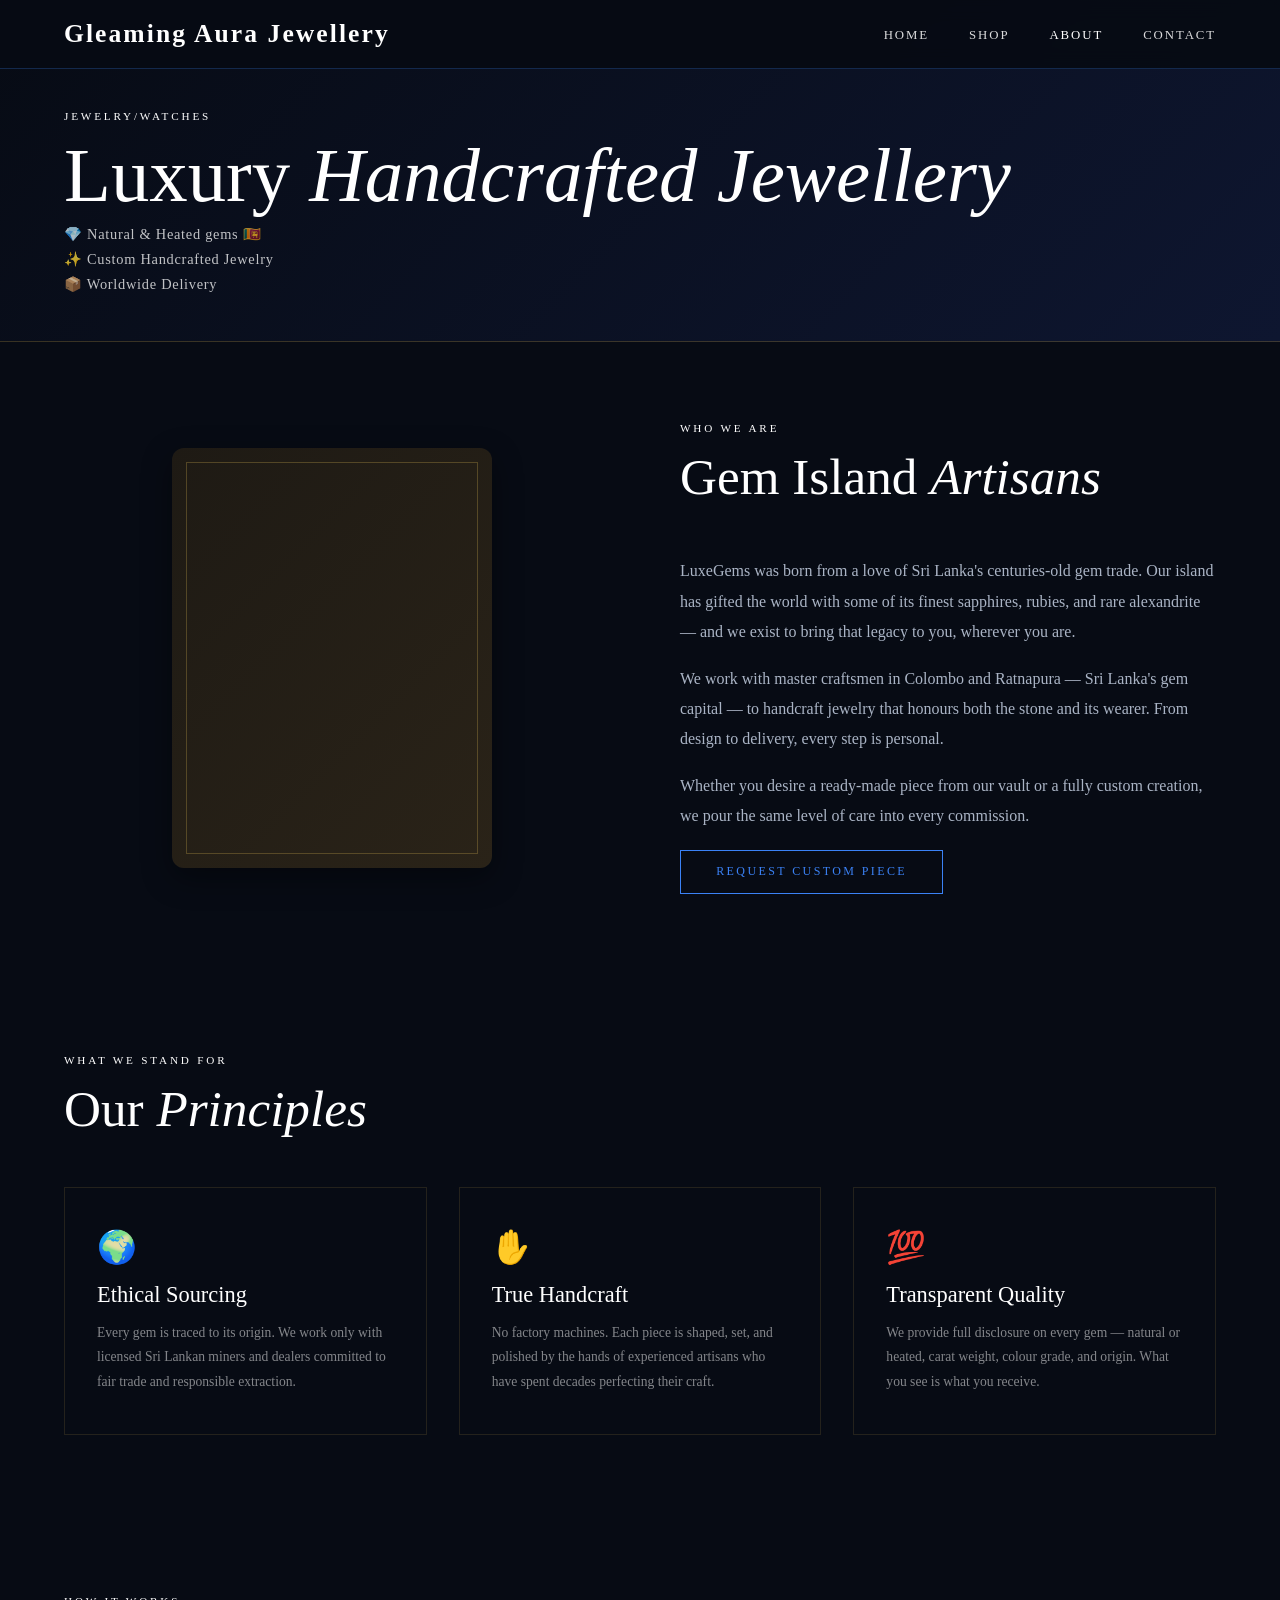
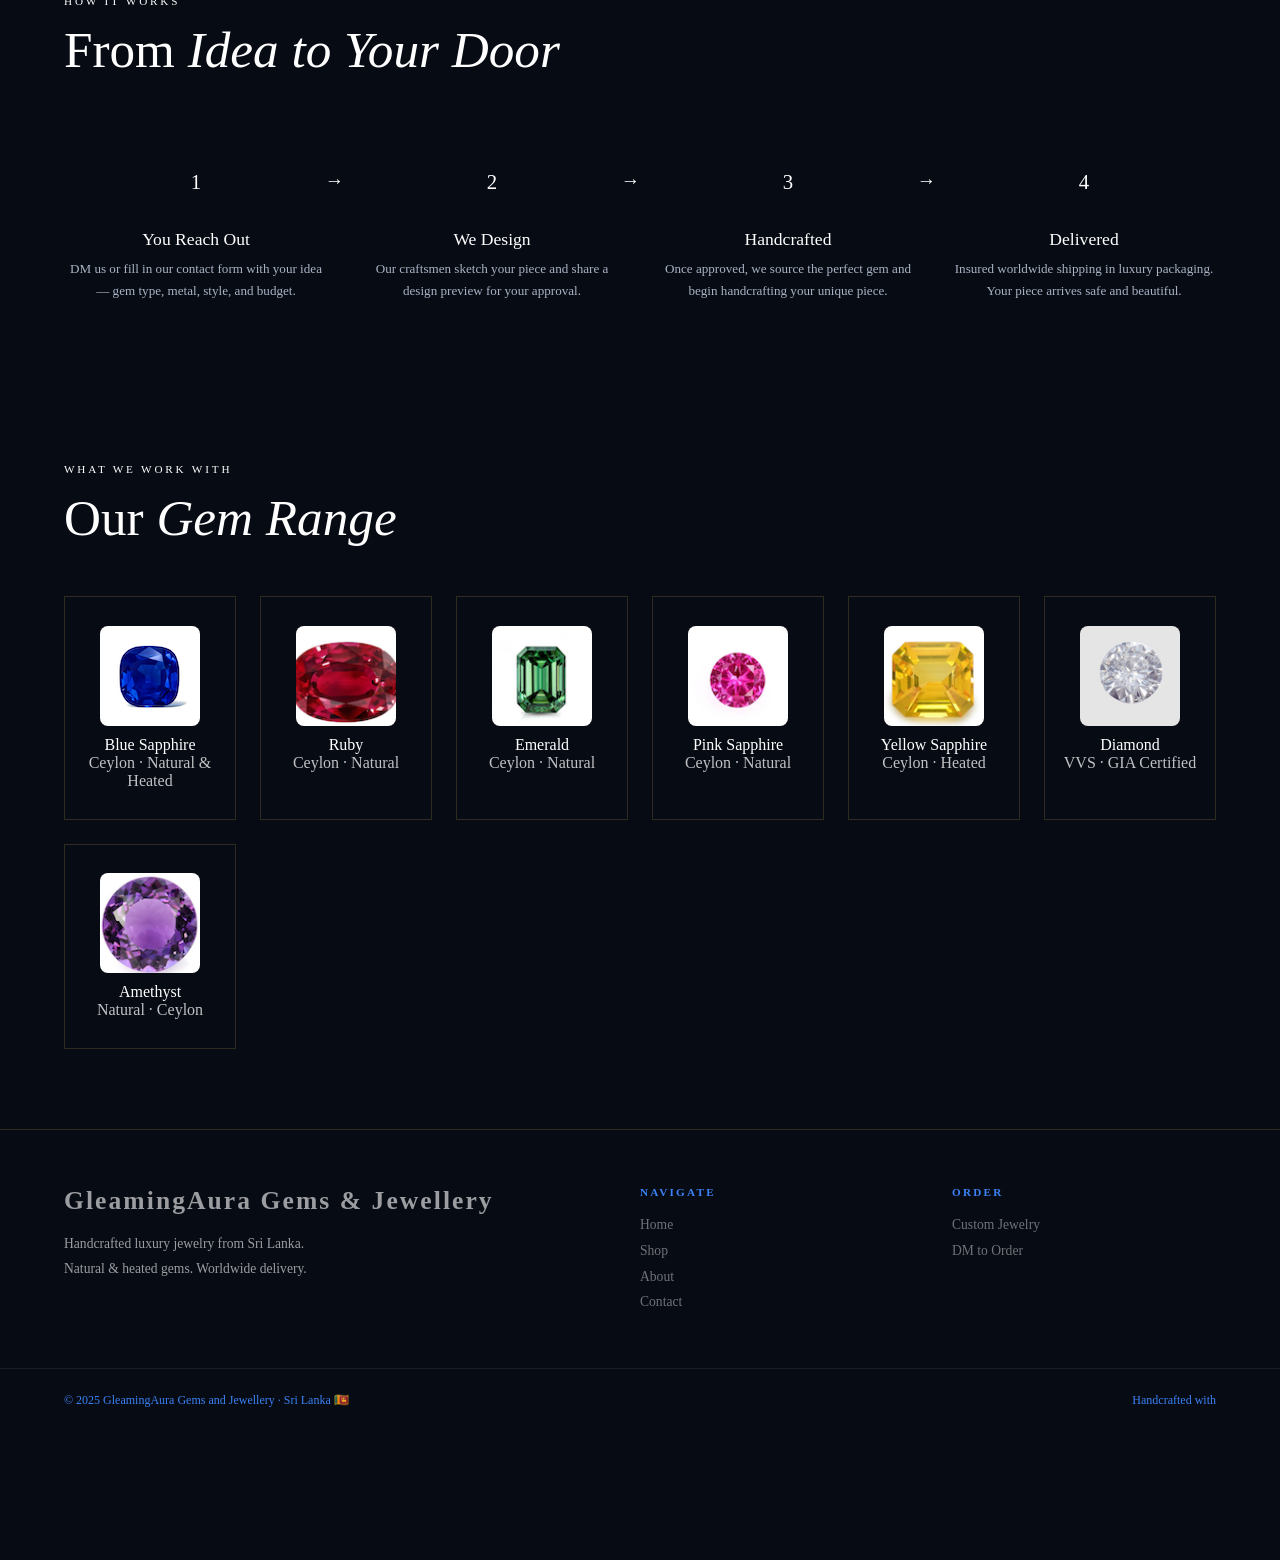
==== about.html @ d1a588e8 "Add files via upload" ====
<!DOCTYPE html>
<html lang="en">
<head>
  <meta charset="UTF-8"/>
  <meta name="viewport" content="width=device-width, initial-scale=1.0"/>
  <title>Gleaming Aura</title>
  <link rel="stylesheet" href="css/style.css"/>
  <style>
    .about-intro {
      display: grid;
      grid-template-columns: 1fr 1fr;
      gap: 5rem;
      align-items: center;
      padding: 5rem 5%;
    }

    .about-visual {
      aspect-ratio: 4/5;
      background: linear-gradient(135deg, #1e1a14, #2a2318);
      display: flex;
      align-items: center;
      justify-content: center;
      font-size: 5rem;
      position: relative;
    }

    .about-visual::after {
      content: '';
      position: absolute;
      inset: 14px;
      border: 1px solid rgba(201,168,76,0.3);
      pointer-events: none;
    }

    .about-text .section-title { margin-bottom: 0.5rem; }

    .about-text p {
      color: var(--muted);
      line-height: 1.9;
      margin-top: 1rem;
    }

    /* Values */
    .values-section {
      background: var(--black);
      padding: 5rem 5%;
    }

    .values-section .section-title { color: var(--white); }

    .values-grid {
      display: grid;
      grid-template-columns: repeat(3, 1fr);
      gap: 2rem;
      margin-top: 3rem;
    }

    .value-card {
      border: 1px solid rgba(201,168,76,0.15);
      padding: 2.5rem 2rem;
    }

    .value-icon {
      font-size: 2rem;
      margin-bottom: 1rem;
    }

    .value-card h3 {
      font-family: var(--font-display);
      font-size: 1.4rem;
      color: var(--white);
      font-weight: 300;
      margin-bottom: 0.8rem;
    }

    .value-card p {
      color: rgba(255,255,255,0.5);
      font-size: 0.85rem;
      line-height: 1.8;
    }

    /* Process */
    .process-section { padding: 5rem 5%; }

    .process-steps {
      display: grid;
      grid-template-columns: repeat(4, 1fr);
      gap: 2rem;
      margin-top: 3rem;
    }

    .step {
      text-align: center;
      position: relative;
    }

    .step::after {
      content: '→';
      position: absolute;
      top: 1rem;
      right: -1rem;
      color: var(--gold);
      font-size: 1.2rem;
    }

    .step:last-child::after { display: none; }

    .step-num {
      width: 56px;
      height: 56px;
      border: 1px solid var(--gold);
      border-radius: 50%;
      display: flex;
      align-items: center;
      justify-content: center;
      font-family: var(--font-display);
      font-size: 1.3rem;
      color: var(--gold);
      margin: 0 auto 1.2rem;
    }

    .step h4 {
      font-family: var(--font-display);
      font-size: 1.1rem;
      font-weight: 400;
      margin-bottom: 0.5rem;
    }

    .step p {
      font-size: 0.82rem;
      color: var(--muted);
      line-height: 1.7;
    }

    /* Gem types */
    .gems-section {
      background: var(--deep);
      padding: 5rem 5%;
    }

    .gems-section .section-title { color: var(--white); }

    .gems-grid {
      display: grid;
      grid-template-columns: repeat(auto-fill, minmax(160px, 1fr));
      gap: 1.5rem;
      margin-top: 3rem;
    }

    .gem-card {
      border: 1px solid rgba(201,168,76,0.2);
      padding: 1.8rem 1rem;
      text-align: center;
      transition: border-color 0.3s;
    }

    .gem-card:hover { border-color: var(--gold); }

    .gem-card .gem-emoji { font-size: 2rem; margin-bottom: 0.8rem; }

    .gem-card h4 {
      color: var(--white);
      font-family: var(--font-display);
      font-size: 1rem;
      font-weight: 300;
    }

   .gem-card img {
  width: 100px;
  height: 100px;
  object-fit: cover;
  border-radius: 8px;
  display: block;
  margin: 0 auto 10px;
}

    @media (max-width: 768px) {
      .about-intro { grid-template-columns: 1fr; gap: 2.5rem; }
      .values-grid { grid-template-columns: 1fr; }
      .process-steps { grid-template-columns: 1fr 1fr; }
      .step::after { display: none; }
    }

    @media (max-width: 480px) {
      .process-steps { grid-template-columns: 1fr; }
    }
  </style>
</head>
<body>

  <nav>
    <a class="nav-logo" href="index.html">Gleaming Aura Jewellery</a>
    <ul class="nav-links" id="navLinks">
      <li><a href="index.html">Home</a></li>
      <li><a href="shop.html">Shop</a></li>
      <li><a href="about.html" class="active">About</a></li>
      <li><a href="contact.html">Contact</a></li>
    </ul>
    <button class="nav-toggle" id="navToggle" aria-label="Menu">
      <span></span><span></span><span></span>
    </button>
  </nav>

  <header class="page-hero">
  <div>
    <div class="section-label">Jewelry/watches</div>

    <h1>Luxury <em>Handcrafted Jewellery</em></h1>

    <p>💎 Natural & Heated gems 🇱🇰</p>
    <p>✨ Custom Handcrafted Jewelry</p>
    <p>📦 Worldwide Delivery</p>

  </div>
</header>

  <!-- INTRO -->
  <section class="about-intro">
    <div class="about-visual">
  <video autoplay muted loop playsinline>
    <source src="videos/GA Ring 01.mp4" type="video/mp4">
    Your browser does not support the video tag.
  </video>
</div>
    <div class="about-text">
      <div class="section-label">Who We Are</div>
      <h2 class="section-title">Gem Island <em>Artisans</em></h2>
      <div class="divider"></div>
      <p>LuxeGems was born from a love of Sri Lanka's centuries-old gem trade. Our island has gifted the world with some of its finest sapphires, rubies, and rare alexandrite — and we exist to bring that legacy to you, wherever you are.</p>
      <p>We work with master craftsmen in Colombo and Ratnapura — Sri Lanka's gem capital — to handcraft jewelry that honours both the stone and its wearer. From design to delivery, every step is personal.</p>
      <p>Whether you desire a ready-made piece from our vault or a fully custom creation, we pour the same level of care into every commission.</p>
      <br>
      <a href="contact.html" class="btn">Request Custom Piece</a>
    </div>
  </section>

  <!-- VALUES -->
  <section class="values-section">
    <div class="section-label" style="color:var(--gold)">What We Stand For</div>
    <h2 class="section-title">Our <em style="color:var(--gold)">Principles</em></h2>

    <div class="values-grid">
      <div class="value-card">
        <div class="value-icon">🌍</div>
        <h3>Ethical Sourcing</h3>
        <p>Every gem is traced to its origin. We work only with licensed Sri Lankan miners and dealers committed to fair trade and responsible extraction.</p>
      </div>
      <div class="value-card">
        <div class="value-icon">✋</div>
        <h3>True Handcraft</h3>
        <p>No factory machines. Each piece is shaped, set, and polished by the hands of experienced artisans who have spent decades perfecting their craft.</p>
      </div>
      <div class="value-card">
        <div class="value-icon">💯</div>
        <h3>Transparent Quality</h3>
        <p>We provide full disclosure on every gem — natural or heated, carat weight, colour grade, and origin. What you see is what you receive.</p>
      </div>
    </div>
  </section>

  <!-- PROCESS -->
  <section class="process-section">
    <div class="section-label">How It Works</div>
    <h2 class="section-title">From <em>Idea to Your Door</em></h2>
    <div class="divider"></div>

    <div class="process-steps">
      <div class="step">
        <div class="step-num">1</div>
        <h4>You Reach Out</h4>
        <p>DM us or fill in our contact form with your idea — gem type, metal, style, and budget.</p>
      </div>
      <div class="step">
        <div class="step-num">2</div>
        <h4>We Design</h4>
        <p>Our craftsmen sketch your piece and share a design preview for your approval.</p>
      </div>
      <div class="step">
        <div class="step-num">3</div>
        <h4>Handcrafted</h4>
        <p>Once approved, we source the perfect gem and begin handcrafting your unique piece.</p>
      </div>
      <div class="step">
        <div class="step-num">4</div>
        <h4>Delivered</h4>
        <p>Insured worldwide shipping in luxury packaging. Your piece arrives safe and beautiful.</p>
      </div>
    </div>
  </section>

  <!-- GEMS -->
  <section class="gems-section">
  <div class="section-label" style="color:var(--gold)">What We Work With</div>
  <h2 class="section-title">Our <em style="color:var(--gold)">Gem Range</em></h2>

  <div class="gems-grid">

    <div class="gem-card">
      <img src="images/BlueS.png" alt="Blue Sapphire">
      <h4>Blue Sapphire</h4>
      <p>Ceylon · Natural & Heated</p>
    </div>

    <div class="gem-card">
      <img src="images/Ruby.png" alt="Ruby">
      <h4>Ruby</h4>
      <p>Ceylon · Natural</p>
    </div>

    <div class="gem-card">
      <img src="images/Emerald.png" alt="Emerald">
      <h4>Emerald</h4>
      <p>Ceylon · Natural</p>
    </div>

    <div class="gem-card">
      <img src="images/PinkS.png" alt="Pink Sapphire">
      <h4>Pink Sapphire</h4>
      <p>Ceylon · Natural</p>
    </div>

    <div class="gem-card">
      <img src="images/YellowS.png" alt="Yellow Sapphire">
      <h4>Yellow Sapphire</h4>
      <p>Ceylon · Heated</p>
    </div>

    <div class="gem-card">
      <img src="images/Diamond.png" alt="Diamond">
      <h4>Diamond</h4>
      <p>VVS · GIA Certified</p>
    </div>

    <div class="gem-card">
      <img src="images/Amethyst.png" alt="Amethyst">
      <h4>Amethyst</h4>
      <p>Natural · Ceylon</p>
    </div>

  </div>
</section>

  <footer>
    <div class="footer-grid">
      <div class="footer-brand">
        <a class="nav-logo" href="index.html">GleamingAura Gems & Jewellery</a>
        <p>Handcrafted luxury jewelry from Sri Lanka. Natural &amp; heated gems. Worldwide delivery.</p>
      </div>
      <div class="footer-col">
        <h4>Navigate</h4>
        <a href="index.html">Home</a>
        <a href="shop.html">Shop</a>
        <a href="about.html">About</a>
        <a href="contact.html">Contact</a>
      </div>
      <div class="footer-col">
        <h4>Order</h4>
        <a href="contact.html">Custom Jewelry</a>
        <a href="contact.html">DM to Order</a>
      </div>
    </div>
    <div class="footer-bottom">
      <span>© 2025 GleamingAura Gems and Jewellery · Sri Lanka 🇱🇰</span>
      <span>Handcrafted with </span>
    </div>
  </footer>

  <script src="js/main.js"></script>
</body>
<link rel="stylesheet" href="css/style.css">
<script src="js/main.js"></script>
</html>
---- css/style.css ----
/* ===== LUXE GEMS — Global Styles ===== */

@import url('https://fonts.googleapis.com/css2?family=Cormorant+Garamond:ital,wght@0,300;0,400;0,600;1,300;1,400&family=Jost:wght@300;400;500&display=swap');

:root {
  --primary: #070B14;      /* deep black-blue */
  --secondary: #0E1630;    /* dark navy */
  --accent: #3B82F6;       /* blue highlight */
  --accent-soft: #93C5FD;  /* light blue */
  --white: #FFFFFF;
  --muted: #AAB4C5;
}

*, *::before, *::after { box-sizing: border-box; margin: 0; padding: 0; }

html { scroll-behavior: smooth; }

body {
  background: var(--primary);
  color: var(--white);
}

img { max-width: 100%; display: block; }
a  { text-decoration: none; color: inherit; }
ul { list-style: none; }

/* ===== NAVBAR ===== */
nav {
  position: fixed;
  top: 0; left: 0; right: 0;
  z-index: 999;
  display: flex;
  align-items: center;
  justify-content: space-between;
  padding: 1.2rem 5%;
  background: rgba(7, 11, 20, 0.95);
border-bottom: 1px solid rgba(59, 130, 246, 0.25);
  backdrop-filter: blur(10px);
  
}

.nav-logo {
  font-family: var(--font-display);
  font-size: 1.6rem;
  font-weight: 600;
  color: var(--gold);
  letter-spacing: 0.08em;
}

.nav-links {
  display: flex;
  gap: 2.5rem;
}

.nav-links a {
  color: var(--white);
  font-size: 0.8rem;
  letter-spacing: 0.15em;
  text-transform: uppercase;
  opacity: 0.85;
  transition: opacity 0.2s, color 0.2s;
}

.nav-links a:hover,
.nav-links a.active {
  opacity: 1;
  color: var(--gold);
}

.nav-toggle {
  display: none;
  flex-direction: column;
  gap: 5px;
  cursor: pointer;
  background: none;
  border: none;
  padding: 4px;
}

.nav-toggle span {
  display: block;
  width: 24px;
  height: 1.5px;
  background: var(--gold);
  transition: transform 0.3s;
}

/* ===== PAGE HERO ===== */
.page-hero {
  min-height: 38vh;
  display: flex;
  align-items: flex-end;
  padding: 6rem 5% 3rem;
  background: linear-gradient(135deg, var(--primary), var(--secondary));
  border-bottom: 1px solid rgba(201,168,76,0.25);
}

.page-hero h1 {
  font-family: var(--font-display);
  font-size: clamp(2.5rem, 6vw, 5rem);
  font-weight: 300;
  color: var(--white);
  line-height: 1.1;
}

.page-hero h1 em {
  font-style: italic;
  color: var(--gold);
}

/* ===== SECTION WRAPPER ===== */
.section {
  padding: 5rem 5%;
}

.section-label {
  font-size: 0.7rem;
  letter-spacing: 0.25em;
  text-transform: uppercase;
  color: var(--gold);
  margin-bottom: 0.75rem;
}

.section-title {
  font-family: var(--font-display);
  font-size: clamp(2rem, 4vw, 3.2rem);
  font-weight: 300;
  line-height: 1.2;
  color: var(--white);
}

.section-title em {
  font-style: italic;
  color: var(--gold);
}

/* ===== BUTTONS ===== */
.btn {
  display: inline-block;
  padding: 0.85rem 2.2rem;
  font-family: var(--font-body);
  font-size: 0.75rem;
  letter-spacing: 0.2em;
  text-transform: uppercase;
  border: 1px solid var(--accent);
color: var(--accent);
  background: transparent;
  cursor: pointer;
  transition: background 0.25s, color 0.25s;
}

.btn:hover {
  background: var(--gold);
  color: var(--black);
}

.btn-dark {
  background: var(--gold);
  color: var(--black);
}

.btn-dark:hover {
  background: transparent;
  color: var(--gold);
}

/* ===== GOLD DIVIDER ===== */
.divider {
  width: 60px;
  height: 1px;
  background: var(--gold);
  margin: 1.5rem 0;
}

/* ===== FOOTER ===== */
footer {
  background: var(--deep);
  color: rgba(255,255,255,0.6);
  padding: 3.5rem 5% 2rem;
  border-top: 1px solid rgba(201,168,76,0.2);
}

.footer-grid {
  display: grid;
  grid-template-columns: 2fr 1fr 1fr;
  gap: 3rem;
  margin-bottom: 3rem;
}

.footer-brand .nav-logo {
  display: block;
  margin-bottom: 1rem;
}

.footer-brand p {
  font-size: 0.85rem;
  line-height: 1.8;
  max-width: 260px;
}

.footer-col h4 {
  font-family: var(--font-body);
  font-size: 0.7rem;
  letter-spacing: 0.2em;
  text-transform: uppercase;
 color: var(--accent);
  margin-bottom: 1.2rem;
}

.footer-col a {
  display: block;
  font-size: 0.85rem;
  margin-bottom: 0.6rem;
  opacity: 0.7;
  transition: opacity 0.2s, color 0.2s;
}

.footer-col a:hover { opacity: 1; color: var(--gold); }

.footer-bottom {
  border-top: 1px solid rgba(255,255,255,0.08);
  padding-top: 1.5rem;
  font-size: 0.75rem;
  display: flex;
  justify-content: space-between;
  align-items: center;
  flex-wrap: wrap;
  gap: 0.5rem;
}

.footer-bottom span { color: var(--accent); }

/* ===== MOBILE ===== */
@media (max-width: 768px) {
  .nav-links {
    display: none;
    flex-direction: column;
    gap: 1.5rem;
    position: absolute;
    top: 100%;
    left: 0; right: 0;
    background: var(--black);
    padding: 2rem 5%;
    border-top: 1px solid rgba(201,168,76,0.2);
  }

  .nav-links.open { display: flex; }
  .nav-toggle { display: flex; }

  .footer-grid { grid-template-columns: 1fr; gap: 2rem; }
}
.page-hero p {
  color: rgba(255, 255, 255, 0.75);
  font-size: 0.9rem;
  margin-top: 0.5rem;
  letter-spacing: 0.05em;
}
.gem-card img {
  width: 100px;
  height: 100px;
  object-fit: cover;
  border-radius: 8px;
  display: block;
  margin: 0 auto 10px;
}
.gem-card h4 {
  color: #ffffff;
}

.gem-card p {
  color: rgba(255, 255, 255, 0.75);
}
.shop-cta-strip,
footer {
  width: 100%;
  margin: 0;
  padding-left: 0;
  padding-right: 0;
}
.shop-cta-strip > *,
footer > * {
  padding-left: 5%;
  padding-right: 5%;
}
.bottom-bar {
  position: fixed;
  bottom: 0;
  left: 0;
  width: 100%;
  display: flex;
  justify-content: space-between;
  align-items: center;
  background: var(--deep);
  padding: 1.5rem 5%;
  z-index: 999;
  gap: 2rem;
}

/* left side */
.cta-box {
  display: flex;
  flex-direction: column;
  gap: 0.3rem;
}

.cta-box h2 {
  font-size: 1rem;
  color: white;
  margin: 0;
}

.cta-box p {
  font-size: 0.8rem;
  color: rgba(255,255,255,0.6);
  margin: 0;
}

/* right side */
.footer-box {
  text-align: right;
  color: rgba(255,255,255,0.6);
  font-size: 0.8rem;
}

/* prevent overlap with page content */
body {
  padding-bottom: 120px;
}
.insta-qr {
  position: fixed;
  bottom: 20px;
  right: 20px;
  z-index: 999;
}

.insta-qr img {
  width: 100px;
  height: 100px;
  border-radius: 10px;
  background: white;
  padding: 5px;
  box-shadow: 0 0 15px rgba(59,130,246,0.4);
  transition: transform 0.3s;
}

.insta-qr img:hover {
  transform: scale(1.1);
}

.about-visual {
  width: 320px;          /* 👈 change size here */
  height: 420px;        /* 👈 change size here */
  border-radius: 12px;
  overflow: hidden;
  box-shadow: 0 10px 30px rgba(0,0,0,0.4);
  margin: auto;         /* center it */
}

.about-visual video {
  width: 100%;
  height: 100%;
  object-fit: cover;
}


/* ===== FLOATING CONTACT BAR ===== */
.contact-bar {
  position: fixed;
  bottom: 20px;
  right: 20px;
  z-index: 9999;

  display: flex;
  flex-direction: column;
  gap: 10px;

  background: rgba(0,0,0,0.75);
  padding: 12px;
  border-radius: 14px;
  backdrop-filter: blur(10px);
}

/* WhatsApp button */
.cbar-whatsapp {
  display: flex;
  align-items: center;
  gap: 8px;
  color: white;
  background: #25D366;
  padding: 10px 12px;
  border-radius: 10px;
  font-size: 13px;
}

/* Divider */
.cbar-divider {
  height: 1px;
  background: rgba(255,255,255,0.2);
  margin: 5px 0;
}

/* Social icons row */
.cbar-socials {
  display: flex;
  gap: 10px;
  justify-content: center;
}

.cbar-icon,
.cbar-email {
  color: white;
  opacity: 0.8;
  transition: 0.2s;
}

.cbar-icon:hover,
.cbar-email:hover {
  opacity: 1;
  transform: scale(1.1);
}

/* ===== SHOP CARD TEXT BLACK OVERRIDE ===== */
.card-body .card-gem,
.card-body .card-name,
.card-body .card-desc,
.card-body .card-price {
  color: #000000 !important;
  font-weight: 600;
}

.card-body .card-name {
  font-weight: 700;
}

.card-body .card-desc {
  font-weight: 400;
}

.card-body .card-price {
  font-weight: 700;
}
---- css/style.css ----
/* ===== LUXE GEMS — Global Styles ===== */

@import url('https://fonts.googleapis.com/css2?family=Cormorant+Garamond:ital,wght@0,300;0,400;0,600;1,300;1,400&family=Jost:wght@300;400;500&display=swap');

:root {
  --primary: #070B14;      /* deep black-blue */
  --secondary: #0E1630;    /* dark navy */
  --accent: #3B82F6;       /* blue highlight */
  --accent-soft: #93C5FD;  /* light blue */
  --white: #FFFFFF;
  --muted: #AAB4C5;
}

*, *::before, *::after { box-sizing: border-box; margin: 0; padding: 0; }

html { scroll-behavior: smooth; }

body {
  background: var(--primary);
  color: var(--white);
}

img { max-width: 100%; display: block; }
a  { text-decoration: none; color: inherit; }
ul { list-style: none; }

/* ===== NAVBAR ===== */
nav {
  position: fixed;
  top: 0; left: 0; right: 0;
  z-index: 999;
  display: flex;
  align-items: center;
  justify-content: space-between;
  padding: 1.2rem 5%;
  background: rgba(7, 11, 20, 0.95);
border-bottom: 1px solid rgba(59, 130, 246, 0.25);
  backdrop-filter: blur(10px);
  
}

.nav-logo {
  font-family: var(--font-display);
  font-size: 1.6rem;
  font-weight: 600;
  color: var(--gold);
  letter-spacing: 0.08em;
}

.nav-links {
  display: flex;
  gap: 2.5rem;
}

.nav-links a {
  color: var(--white);
  font-size: 0.8rem;
  letter-spacing: 0.15em;
  text-transform: uppercase;
  opacity: 0.85;
  transition: opacity 0.2s, color 0.2s;
}

.nav-links a:hover,
.nav-links a.active {
  opacity: 1;
  color: var(--gold);
}

.nav-toggle {
  display: none;
  flex-direction: column;
  gap: 5px;
  cursor: pointer;
  background: none;
  border: none;
  padding: 4px;
}

.nav-toggle span {
  display: block;
  width: 24px;
  height: 1.5px;
  background: var(--gold);
  transition: transform 0.3s;
}

/* ===== PAGE HERO ===== */
.page-hero {
  min-height: 38vh;
  display: flex;
  align-items: flex-end;
  padding: 6rem 5% 3rem;
  background: linear-gradient(135deg, var(--primary), var(--secondary));
  border-bottom: 1px solid rgba(201,168,76,0.25);
}

.page-hero h1 {
  font-family: var(--font-display);
  font-size: clamp(2.5rem, 6vw, 5rem);
  font-weight: 300;
  color: var(--white);
  line-height: 1.1;
}

.page-hero h1 em {
  font-style: italic;
  color: var(--gold);
}

/* ===== SECTION WRAPPER ===== */
.section {
  padding: 5rem 5%;
}

.section-label {
  font-size: 0.7rem;
  letter-spacing: 0.25em;
  text-transform: uppercase;
  color: var(--gold);
  margin-bottom: 0.75rem;
}

.section-title {
  font-family: var(--font-display);
  font-size: clamp(2rem, 4vw, 3.2rem);
  font-weight: 300;
  line-height: 1.2;
  color: var(--white);
}

.section-title em {
  font-style: italic;
  color: var(--gold);
}

/* ===== BUTTONS ===== */
.btn {
  display: inline-block;
  padding: 0.85rem 2.2rem;
  font-family: var(--font-body);
  font-size: 0.75rem;
  letter-spacing: 0.2em;
  text-transform: uppercase;
  border: 1px solid var(--accent);
color: var(--accent);
  background: transparent;
  cursor: pointer;
  transition: background 0.25s, color 0.25s;
}

.btn:hover {
  background: var(--gold);
  color: var(--black);
}

.btn-dark {
  background: var(--gold);
  color: var(--black);
}

.btn-dark:hover {
  background: transparent;
  color: var(--gold);
}

/* ===== GOLD DIVIDER ===== */
.divider {
  width: 60px;
  height: 1px;
  background: var(--gold);
  margin: 1.5rem 0;
}

/* ===== FOOTER ===== */
footer {
  background: var(--deep);
  color: rgba(255,255,255,0.6);
  padding: 3.5rem 5% 2rem;
  border-top: 1px solid rgba(201,168,76,0.2);
}

.footer-grid {
  display: grid;
  grid-template-columns: 2fr 1fr 1fr;
  gap: 3rem;
  margin-bottom: 3rem;
}

.footer-brand .nav-logo {
  display: block;
  margin-bottom: 1rem;
}

.footer-brand p {
  font-size: 0.85rem;
  line-height: 1.8;
  max-width: 260px;
}

.footer-col h4 {
  font-family: var(--font-body);
  font-size: 0.7rem;
  letter-spacing: 0.2em;
  text-transform: uppercase;
 color: var(--accent);
  margin-bottom: 1.2rem;
}

.footer-col a {
  display: block;
  font-size: 0.85rem;
  margin-bottom: 0.6rem;
  opacity: 0.7;
  transition: opacity 0.2s, color 0.2s;
}

.footer-col a:hover { opacity: 1; color: var(--gold); }

.footer-bottom {
  border-top: 1px solid rgba(255,255,255,0.08);
  padding-top: 1.5rem;
  font-size: 0.75rem;
  display: flex;
  justify-content: space-between;
  align-items: center;
  flex-wrap: wrap;
  gap: 0.5rem;
}

.footer-bottom span { color: var(--accent); }

/* ===== MOBILE ===== */
@media (max-width: 768px) {
  .nav-links {
    display: none;
    flex-direction: column;
    gap: 1.5rem;
    position: absolute;
    top: 100%;
    left: 0; right: 0;
    background: var(--black);
    padding: 2rem 5%;
    border-top: 1px solid rgba(201,168,76,0.2);
  }

  .nav-links.open { display: flex; }
  .nav-toggle { display: flex; }

  .footer-grid { grid-template-columns: 1fr; gap: 2rem; }
}
.page-hero p {
  color: rgba(255, 255, 255, 0.75);
  font-size: 0.9rem;
  margin-top: 0.5rem;
  letter-spacing: 0.05em;
}
.gem-card img {
  width: 100px;
  height: 100px;
  object-fit: cover;
  border-radius: 8px;
  display: block;
  margin: 0 auto 10px;
}
.gem-card h4 {
  color: #ffffff;
}

.gem-card p {
  color: rgba(255, 255, 255, 0.75);
}
.shop-cta-strip,
footer {
  width: 100%;
  margin: 0;
  padding-left: 0;
  padding-right: 0;
}
.shop-cta-strip > *,
footer > * {
  padding-left: 5%;
  padding-right: 5%;
}
.bottom-bar {
  position: fixed;
  bottom: 0;
  left: 0;
  width: 100%;
  display: flex;
  justify-content: space-between;
  align-items: center;
  background: var(--deep);
  padding: 1.5rem 5%;
  z-index: 999;
  gap: 2rem;
}

/* left side */
.cta-box {
  display: flex;
  flex-direction: column;
  gap: 0.3rem;
}

.cta-box h2 {
  font-size: 1rem;
  color: white;
  margin: 0;
}

.cta-box p {
  font-size: 0.8rem;
  color: rgba(255,255,255,0.6);
  margin: 0;
}

/* right side */
.footer-box {
  text-align: right;
  color: rgba(255,255,255,0.6);
  font-size: 0.8rem;
}

/* prevent overlap with page content */
body {
  padding-bottom: 120px;
}
.insta-qr {
  position: fixed;
  bottom: 20px;
  right: 20px;
  z-index: 999;
}

.insta-qr img {
  width: 100px;
  height: 100px;
  border-radius: 10px;
  background: white;
  padding: 5px;
  box-shadow: 0 0 15px rgba(59,130,246,0.4);
  transition: transform 0.3s;
}

.insta-qr img:hover {
  transform: scale(1.1);
}

.about-visual {
  width: 320px;          /* 👈 change size here */
  height: 420px;        /* 👈 change size here */
  border-radius: 12px;
  overflow: hidden;
  box-shadow: 0 10px 30px rgba(0,0,0,0.4);
  margin: auto;         /* center it */
}

.about-visual video {
  width: 100%;
  height: 100%;
  object-fit: cover;
}


/* ===== FLOATING CONTACT BAR ===== */
.contact-bar {
  position: fixed;
  bottom: 20px;
  right: 20px;
  z-index: 9999;

  display: flex;
  flex-direction: column;
  gap: 10px;

  background: rgba(0,0,0,0.75);
  padding: 12px;
  border-radius: 14px;
  backdrop-filter: blur(10px);
}

/* WhatsApp button */
.cbar-whatsapp {
  display: flex;
  align-items: center;
  gap: 8px;
  color: white;
  background: #25D366;
  padding: 10px 12px;
  border-radius: 10px;
  font-size: 13px;
}

/* Divider */
.cbar-divider {
  height: 1px;
  background: rgba(255,255,255,0.2);
  margin: 5px 0;
}

/* Social icons row */
.cbar-socials {
  display: flex;
  gap: 10px;
  justify-content: center;
}

.cbar-icon,
.cbar-email {
  color: white;
  opacity: 0.8;
  transition: 0.2s;
}

.cbar-icon:hover,
.cbar-email:hover {
  opacity: 1;
  transform: scale(1.1);
}

/* ===== SHOP CARD TEXT BLACK OVERRIDE ===== */
.card-body .card-gem,
.card-body .card-name,
.card-body .card-desc,
.card-body .card-price {
  color: #000000 !important;
  font-weight: 600;
}

.card-body .card-name {
  font-weight: 700;
}

.card-body .card-desc {
  font-weight: 400;
}

.card-body .card-price {
  font-weight: 700;
}
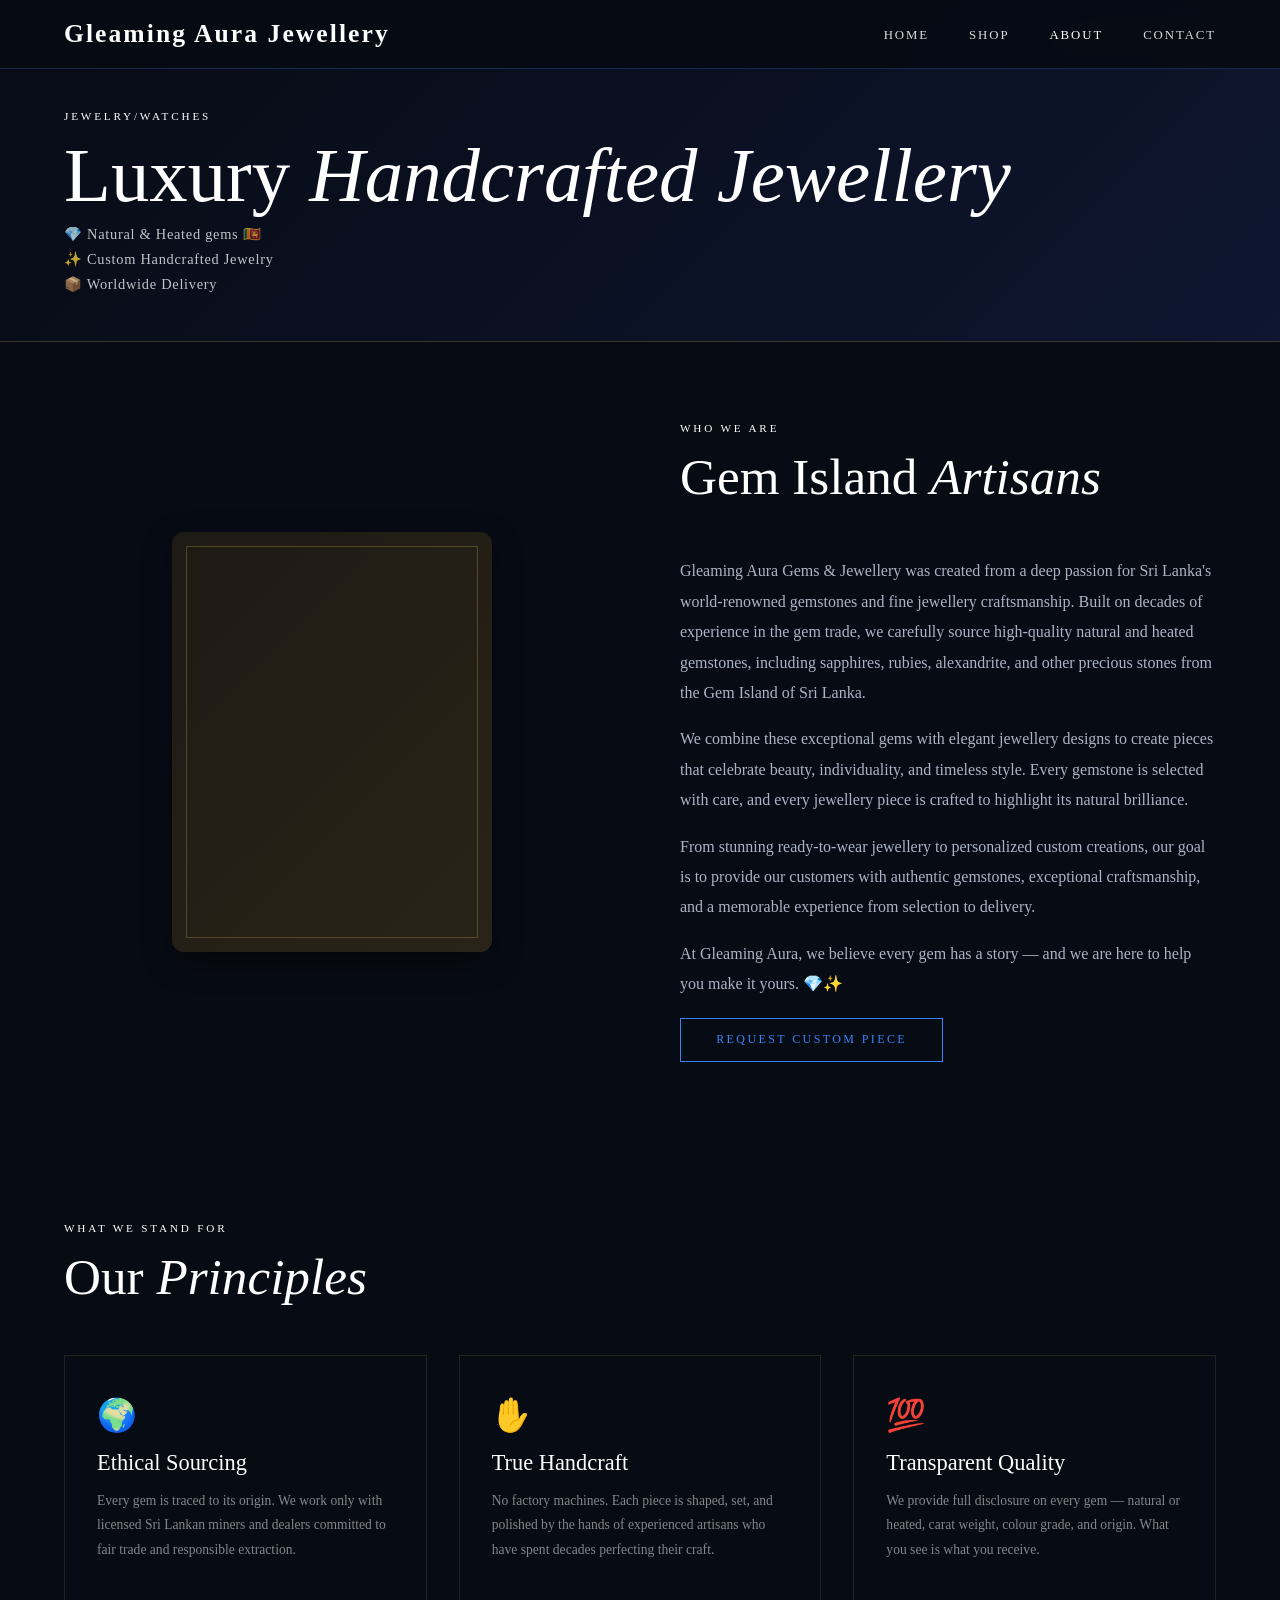
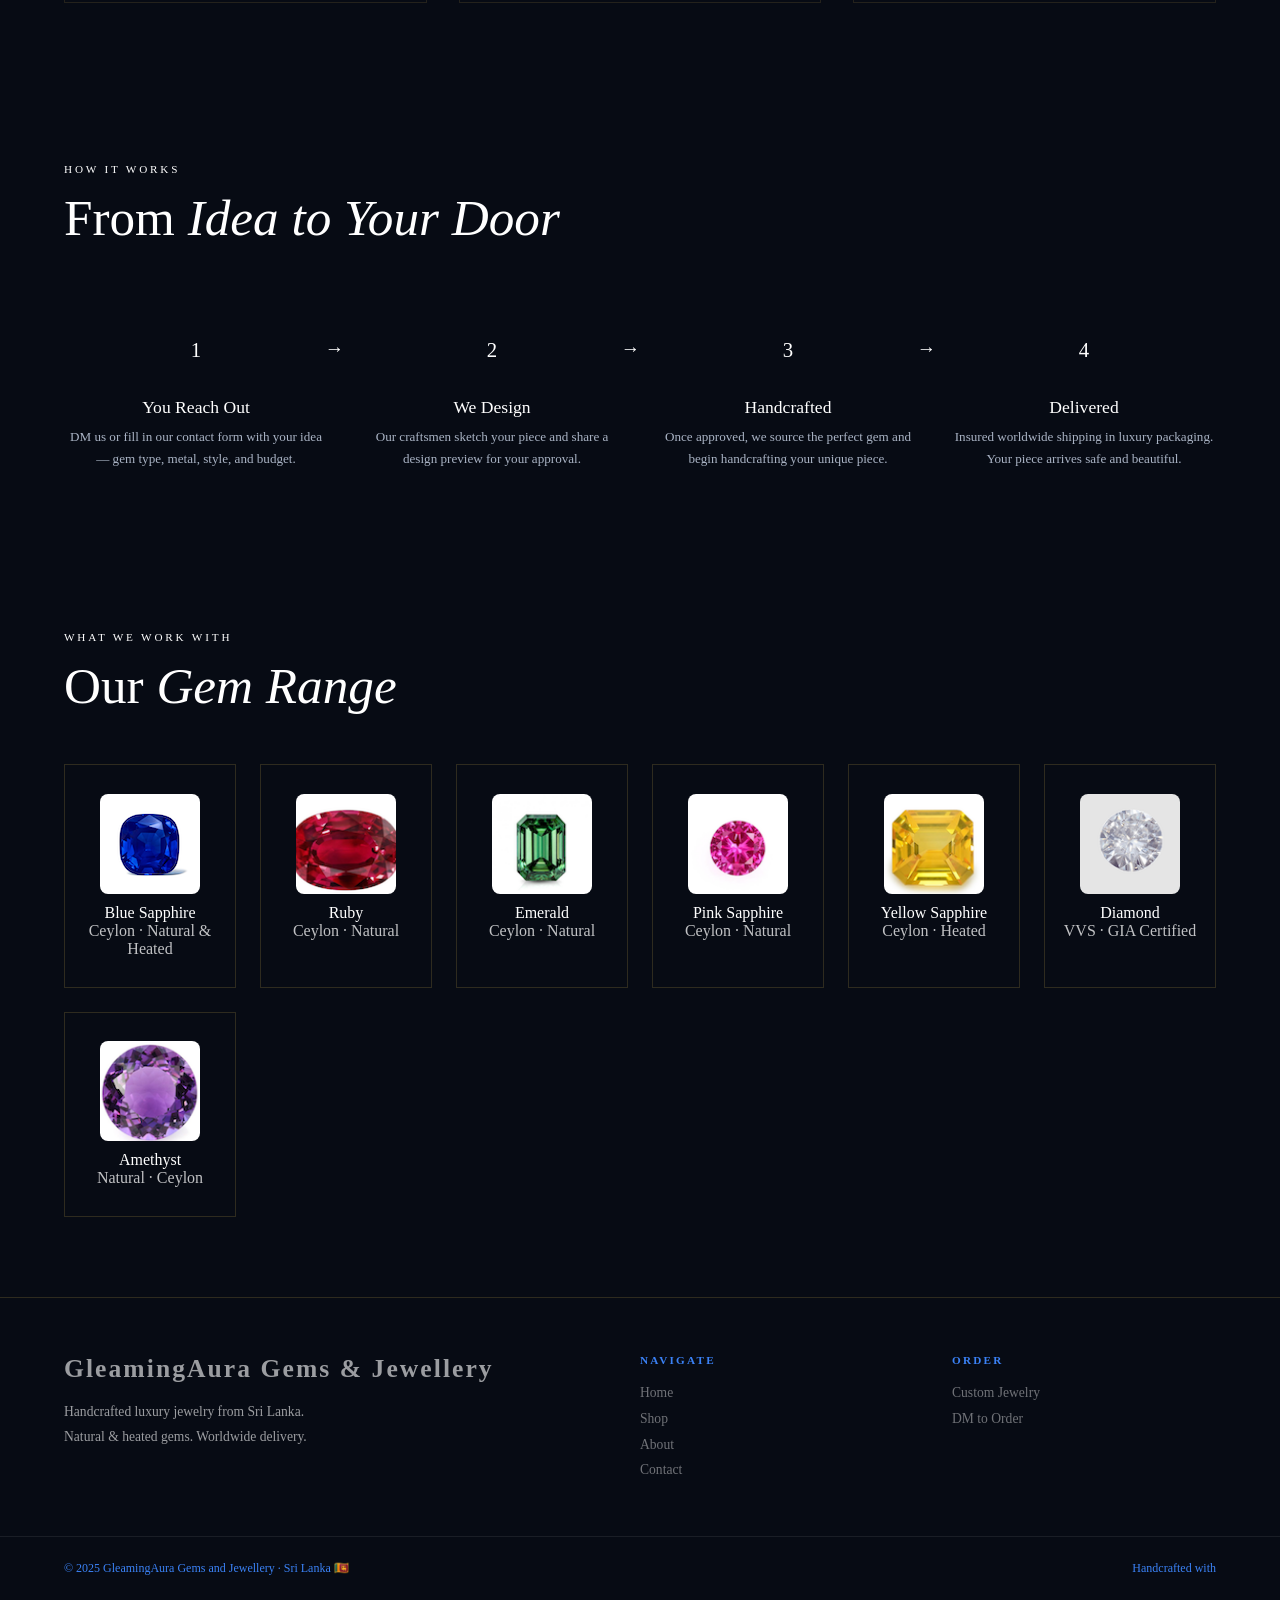
==== commit e070107f: "Update about section with new brand messaging" ====
--- a/about.html
+++ b/about.html
@@ -226,9 +226,10 @@
       <div class="section-label">Who We Are</div>
       <h2 class="section-title">Gem Island <em>Artisans</em></h2>
       <div class="divider"></div>
-      <p>LuxeGems was born from a love of Sri Lanka's centuries-old gem trade. Our island has gifted the world with some of its finest sapphires, rubies, and rare alexandrite — and we exist to bring that legacy to you, wherever you are.</p>
-      <p>We work with master craftsmen in Colombo and Ratnapura — Sri Lanka's gem capital — to handcraft jewelry that honours both the stone and its wearer. From design to delivery, every step is personal.</p>
-      <p>Whether you desire a ready-made piece from our vault or a fully custom creation, we pour the same level of care into every commission.</p>
+      <p>Gleaming Aura Gems & Jewellery was created from a deep passion for Sri Lanka's world-renowned gemstones and fine jewellery craftsmanship. Built on decades of experience in the gem trade, we carefully source high-quality natural and heated gemstones, including sapphires, rubies, alexandrite, and other precious stones from the Gem Island of Sri Lanka.</p>
+      <p>We combine these exceptional gems with elegant jewellery designs to create pieces that celebrate beauty, individuality, and timeless style. Every gemstone is selected with care, and every jewellery piece is crafted to highlight its natural brilliance.</p>
+      <p>From stunning ready-to-wear jewellery to personalized custom creations, our goal is to provide our customers with authentic gemstones, exceptional craftsmanship, and a memorable experience from selection to delivery.</p>
+      <p>At Gleaming Aura, we believe every gem has a story — and we are here to help you make it yours. 💎✨</p>
       <br>
       <a href="contact.html" class="btn">Request Custom Piece</a>
     </div>
@@ -369,4 +370,4 @@
 </body>
 <link rel="stylesheet" href="css/style.css">
 <script src="js/main.js"></script>
-</html>+</html>
